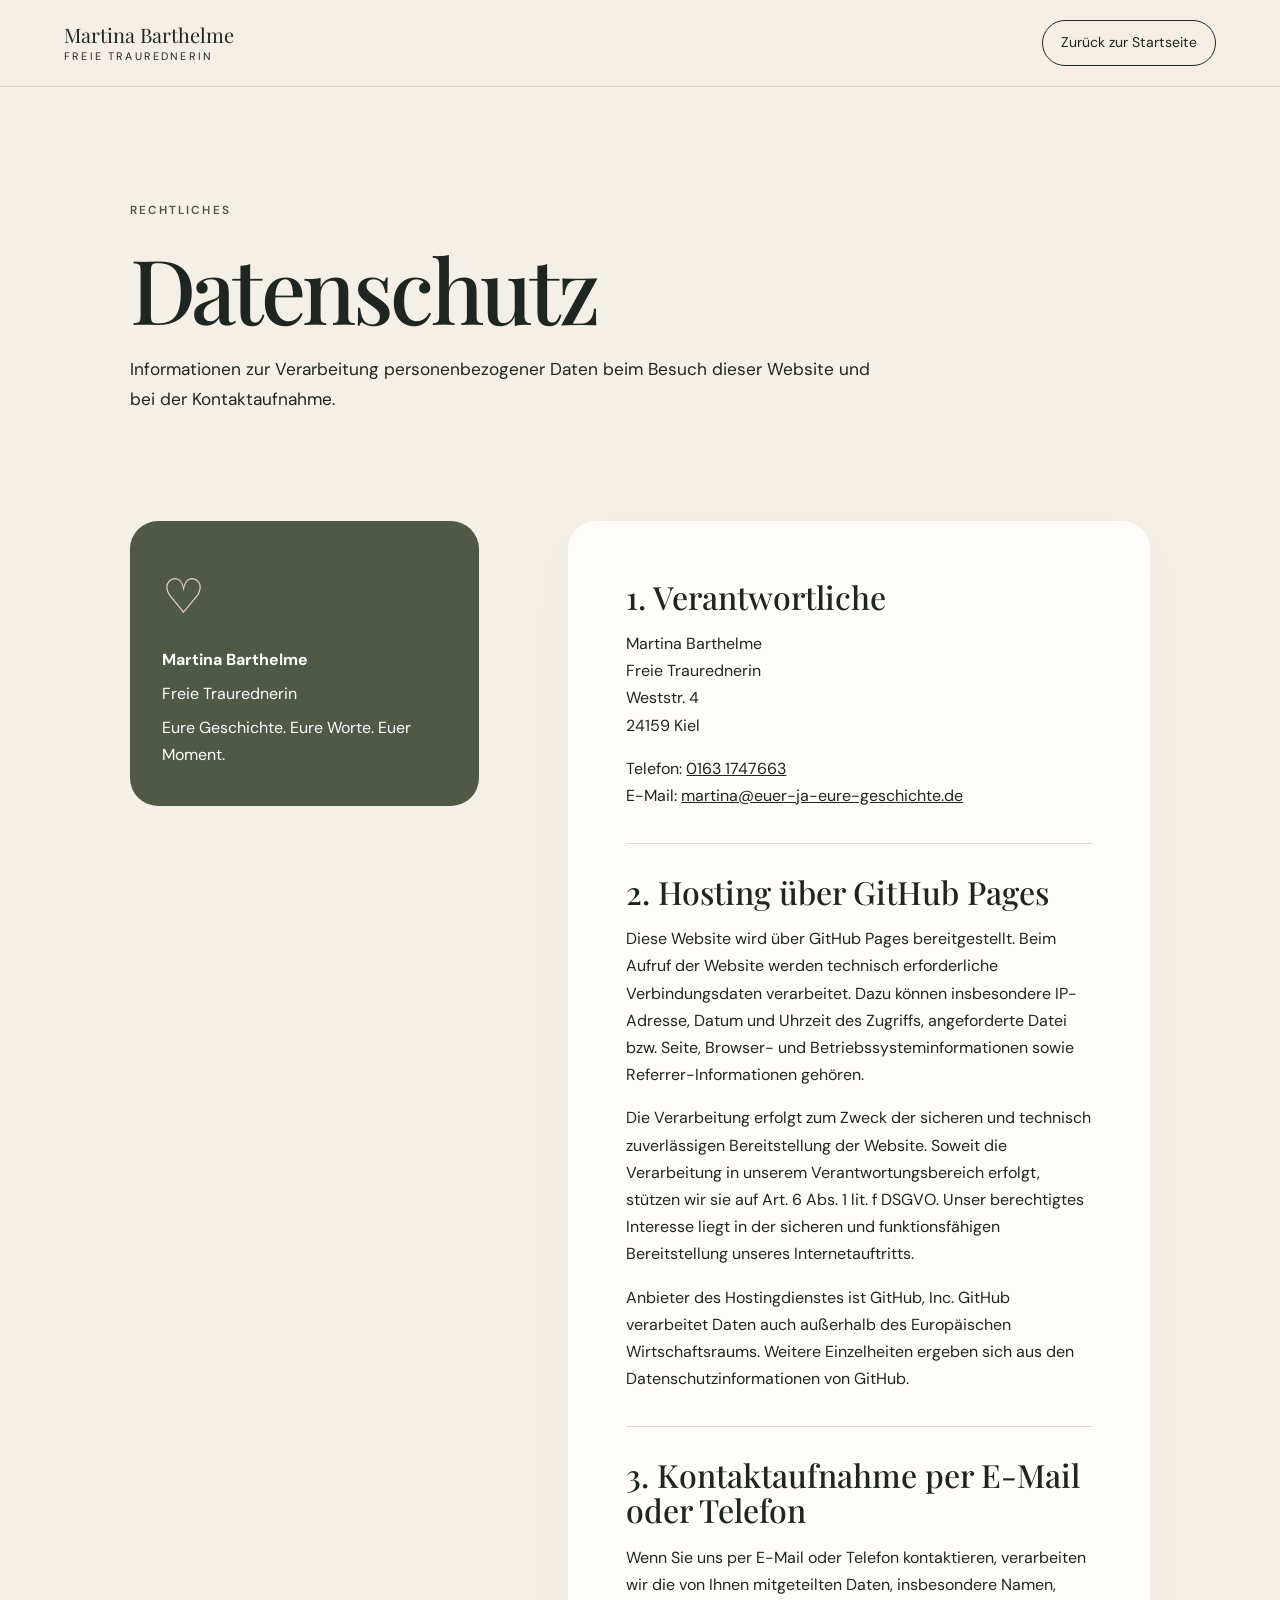
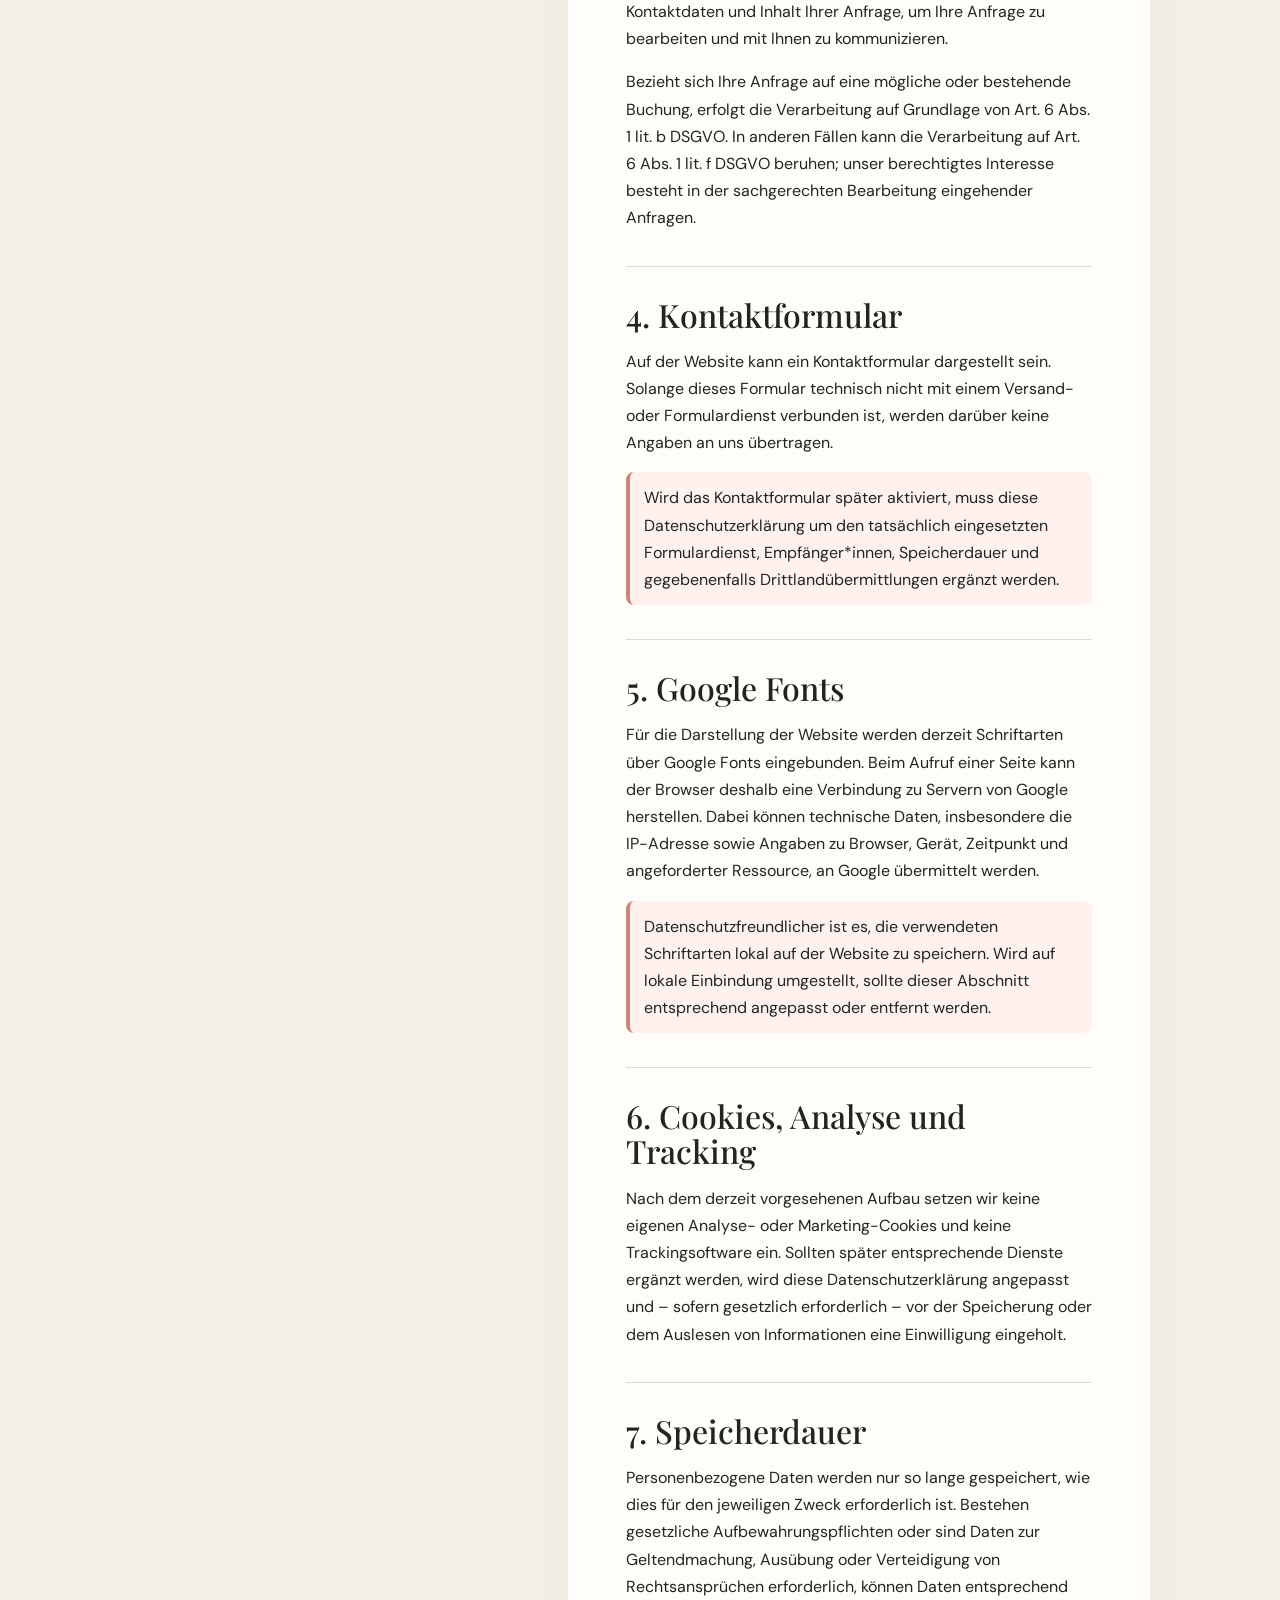
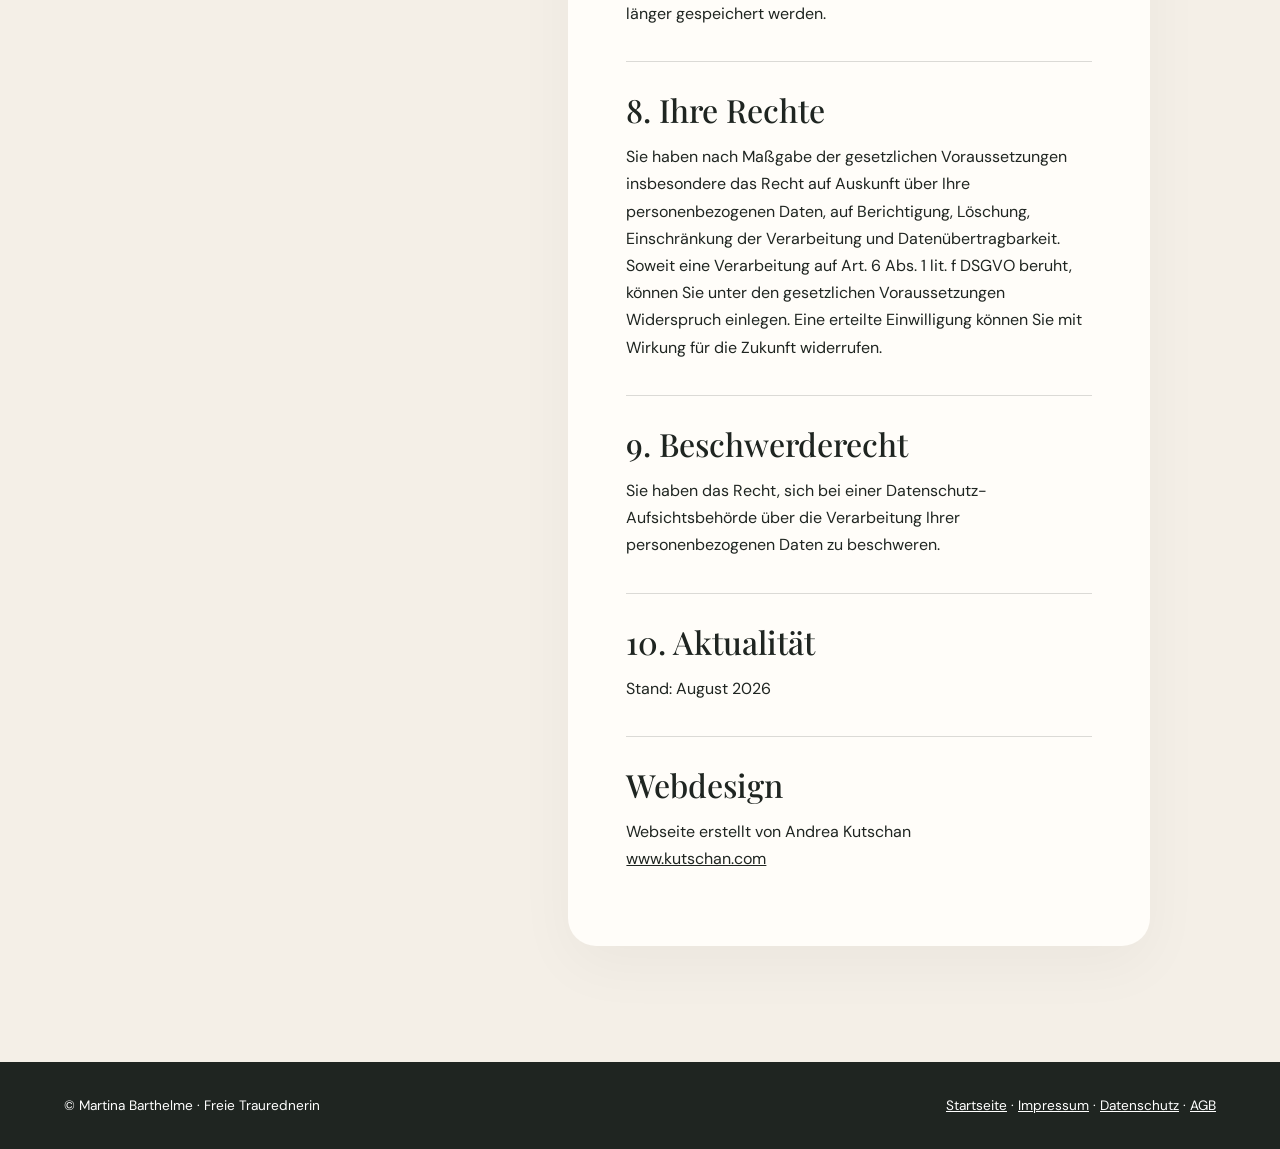
==== datenschutz_martina_barthelme.html @ 3878886c "Add files via upload" ====
<!doctype html>
<html lang="de">
<head>
  <meta charset="utf-8">
  <meta name="viewport" content="width=device-width, initial-scale=1">
  <title>Datenschutz | Martina Barthelme</title>
  <meta name="robots" content="noindex,follow">
  <link rel="preconnect" href="https://fonts.googleapis.com">
  <link rel="preconnect" href="https://fonts.gstatic.com" crossorigin>
  <link href="https://fonts.googleapis.com/css2?family=DM+Sans:wght@400;500;600&family=Playfair+Display:ital,wght@0,500;1,500&display=swap" rel="stylesheet">
  <style>
    :root{
      --cream:#f4efe7;
      --paper:#fffdf9;
      --ink:#1f2521;
      --olive:#4f5946;
      --rose:#c98578;
      --line:rgba(31,37,33,.16);
    }
    *{box-sizing:border-box}
    html{scroll-behavior:smooth}
    body{margin:0;background:var(--cream);color:var(--ink);font-family:"DM Sans",sans-serif;line-height:1.7}
    a{color:inherit}
    .site-header{display:flex;align-items:center;justify-content:space-between;padding:20px 5vw;background:rgba(244,239,231,.94);border-bottom:1px solid var(--line);position:sticky;top:0;z-index:10;backdrop-filter:blur(16px)}
    .brand{display:flex;flex-direction:column;text-decoration:none;line-height:1.15}
    .brand-name{font-family:"Playfair Display",serif;font-size:1.25rem}
    .brand-role{text-transform:uppercase;font-size:.68rem;letter-spacing:.2em;margin-top:4px}
    .back{text-decoration:none;border:1px solid var(--ink);padding:10px 18px;border-radius:999px;font-size:.88rem}
    .hero{padding:8vw 7vw 4vw;max-width:1200px;margin:auto}
    .eyebrow{text-transform:uppercase;letter-spacing:.18em;font-size:.73rem;font-weight:600;color:var(--olive)}
    h1,h2{font-family:"Playfair Display",serif;font-weight:500;line-height:1.1}
    h1{font-size:clamp(3rem,7vw,6rem);margin:.2em 0;letter-spacing:-.04em}
    .intro{max-width:760px;font-size:1.08rem}
    .content{display:grid;grid-template-columns:.75fr 1.25fr;gap:7vw;max-width:1200px;margin:0 auto;padding:3vw 7vw 9vw}
    .side-card{background:var(--olive);color:white;border-radius:28px;padding:32px;align-self:start;position:sticky;top:110px}
    .side-card .heart{font-family:"Playfair Display",serif;font-size:3rem;color:#ead3cc;display:block;margin-bottom:12px}
    .side-card p{margin:.4rem 0}
    .legal{background:var(--paper);border-radius:28px;padding:clamp(28px,5vw,58px);box-shadow:0 20px 60px rgba(0,0,0,.04)}
    .legal section+section{border-top:1px solid var(--line);margin-top:34px;padding-top:30px}
    .legal h2{font-size:clamp(1.5rem,2.5vw,2.3rem);margin:0 0 14px}
    .notice{background:#fff2ee;border-left:4px solid var(--rose);padding:12px 14px;border-radius:8px}
    footer{display:flex;justify-content:space-between;gap:24px;flex-wrap:wrap;padding:32px 5vw;background:var(--ink);color:white;font-size:.85rem}
    footer a{color:white}
    @media(max-width:800px){.content{grid-template-columns:1fr}.side-card{position:static}.hero{padding-top:70px}}
  </style>
</head>
<body>

<header class="site-header">
  <a class="brand" href="index.html">
    <span class="brand-name">Martina Barthelme</span>
    <span class="brand-role">Freie Traurednerin</span>
  </a>
  <a class="back" href="index.html">Zurück zur Startseite</a>
</header>

<main>
  <section class="hero">
    <p class="eyebrow">Rechtliches</p>
    <h1>Datenschutz</h1>
    <p class="intro">Informationen zur Verarbeitung personenbezogener Daten beim Besuch dieser Website und bei der Kontaktaufnahme.</p>
  </section>

  <div class="content">
    <aside class="side-card">
      <span class="heart">♡</span>
      <p><strong>Martina Barthelme</strong></p>
      <p>Freie Traurednerin</p>
      <p>Eure Geschichte. Eure Worte. Euer Moment.</p>
    </aside>

    <article class="legal">

      <section>
        <h2>1. Verantwortliche</h2>
        <p>
          Martina Barthelme<br>
          Freie Traurednerin<br>
          Weststr. 4<br>
          24159 Kiel
        </p>
        <p>
          Telefon: <a href="tel:+491631747663">0163 1747663</a><br>
          E-Mail: <a href="mailto:martina@euer-ja-eure-geschichte.de">martina@euer-ja-eure-geschichte.de</a>
        </p>
      </section>

      <section>
        <h2>2. Hosting über GitHub Pages</h2>
        <p>
          Diese Website wird über GitHub Pages bereitgestellt. Beim Aufruf der Website werden
          technisch erforderliche Verbindungsdaten verarbeitet. Dazu können insbesondere
          IP-Adresse, Datum und Uhrzeit des Zugriffs, angeforderte Datei bzw. Seite,
          Browser- und Betriebssysteminformationen sowie Referrer-Informationen gehören.
        </p>
        <p>
          Die Verarbeitung erfolgt zum Zweck der sicheren und technisch zuverlässigen
          Bereitstellung der Website. Soweit die Verarbeitung in unserem Verantwortungsbereich
          erfolgt, stützen wir sie auf Art. 6 Abs. 1 lit. f DSGVO. Unser berechtigtes Interesse
          liegt in der sicheren und funktionsfähigen Bereitstellung unseres Internetauftritts.
        </p>
        <p>
          Anbieter des Hostingdienstes ist GitHub, Inc. GitHub verarbeitet Daten auch außerhalb
          des Europäischen Wirtschaftsraums. Weitere Einzelheiten ergeben sich aus den
          Datenschutzinformationen von GitHub.
        </p>
      </section>

      <section>
        <h2>3. Kontaktaufnahme per E-Mail oder Telefon</h2>
        <p>
          Wenn Sie uns per E-Mail oder Telefon kontaktieren, verarbeiten wir die von Ihnen
          mitgeteilten Daten, insbesondere Namen, Kontaktdaten und Inhalt Ihrer Anfrage, um
          Ihre Anfrage zu bearbeiten und mit Ihnen zu kommunizieren.
        </p>
        <p>
          Bezieht sich Ihre Anfrage auf eine mögliche oder bestehende Buchung, erfolgt die
          Verarbeitung auf Grundlage von Art. 6 Abs. 1 lit. b DSGVO. In anderen Fällen kann
          die Verarbeitung auf Art. 6 Abs. 1 lit. f DSGVO beruhen; unser berechtigtes Interesse
          besteht in der sachgerechten Bearbeitung eingehender Anfragen.
        </p>
      </section>

      <section>
        <h2>4. Kontaktformular</h2>
        <p>
          Auf der Website kann ein Kontaktformular dargestellt sein. Solange dieses Formular
          technisch nicht mit einem Versand- oder Formulardienst verbunden ist, werden darüber
          keine Angaben an uns übertragen.
        </p>
        <p class="notice">
          Wird das Kontaktformular später aktiviert, muss diese Datenschutzerklärung um den
          tatsächlich eingesetzten Formulardienst, Empfänger*innen, Speicherdauer und
          gegebenenfalls Drittlandübermittlungen ergänzt werden.
        </p>
      </section>

      <section>
        <h2>5. Google Fonts</h2>
        <p>
          Für die Darstellung der Website werden derzeit Schriftarten über Google Fonts
          eingebunden. Beim Aufruf einer Seite kann der Browser deshalb eine Verbindung zu
          Servern von Google herstellen. Dabei können technische Daten, insbesondere die
          IP-Adresse sowie Angaben zu Browser, Gerät, Zeitpunkt und angeforderter Ressource,
          an Google übermittelt werden.
        </p>
        <p class="notice">
          Datenschutzfreundlicher ist es, die verwendeten Schriftarten lokal auf der Website
          zu speichern. Wird auf lokale Einbindung umgestellt, sollte dieser Abschnitt
          entsprechend angepasst oder entfernt werden.
        </p>
      </section>

      <section>
        <h2>6. Cookies, Analyse und Tracking</h2>
        <p>
          Nach dem derzeit vorgesehenen Aufbau setzen wir keine eigenen Analyse- oder
          Marketing-Cookies und keine Trackingsoftware ein. Sollten später entsprechende
          Dienste ergänzt werden, wird diese Datenschutzerklärung angepasst und – sofern
          gesetzlich erforderlich – vor der Speicherung oder dem Auslesen von Informationen
          eine Einwilligung eingeholt.
        </p>
      </section>

      <section>
        <h2>7. Speicherdauer</h2>
        <p>
          Personenbezogene Daten werden nur so lange gespeichert, wie dies für den jeweiligen
          Zweck erforderlich ist. Bestehen gesetzliche Aufbewahrungspflichten oder sind Daten
          zur Geltendmachung, Ausübung oder Verteidigung von Rechtsansprüchen erforderlich,
          können Daten entsprechend länger gespeichert werden.
        </p>
      </section>

      <section>
        <h2>8. Ihre Rechte</h2>
        <p>
          Sie haben nach Maßgabe der gesetzlichen Voraussetzungen insbesondere das Recht auf
          Auskunft über Ihre personenbezogenen Daten, auf Berichtigung, Löschung,
          Einschränkung der Verarbeitung und Datenübertragbarkeit. Soweit eine Verarbeitung
          auf Art. 6 Abs. 1 lit. f DSGVO beruht, können Sie unter den gesetzlichen
          Voraussetzungen Widerspruch einlegen. Eine erteilte Einwilligung können Sie mit
          Wirkung für die Zukunft widerrufen.
        </p>
      </section>

      <section>
        <h2>9. Beschwerderecht</h2>
        <p>
          Sie haben das Recht, sich bei einer Datenschutz-Aufsichtsbehörde über die Verarbeitung
          Ihrer personenbezogenen Daten zu beschweren.
        </p>
      </section>

      <section>
        <h2>10. Aktualität</h2>
        <p>Stand: August 2026</p>
      </section>

      <section>
        <h2>Webdesign</h2>
        <p>
          Webseite erstellt von Andrea Kutschan<br>
          <a href="https://www.kutschan.com" target="_blank" rel="noopener noreferrer">www.kutschan.com</a>
        </p>
      </section>

    </article>
  </div>
</main>

<footer>
  <span>© Martina Barthelme · Freie Traurednerin</span>
  <span>
    <a href="index.html">Startseite</a> ·
    <a href="impressum.html">Impressum</a> ·
    <a href="datenschutz.html">Datenschutz</a> ·
    <a href="agb.html">AGB</a>
  </span>
</footer>

</body>
</html>
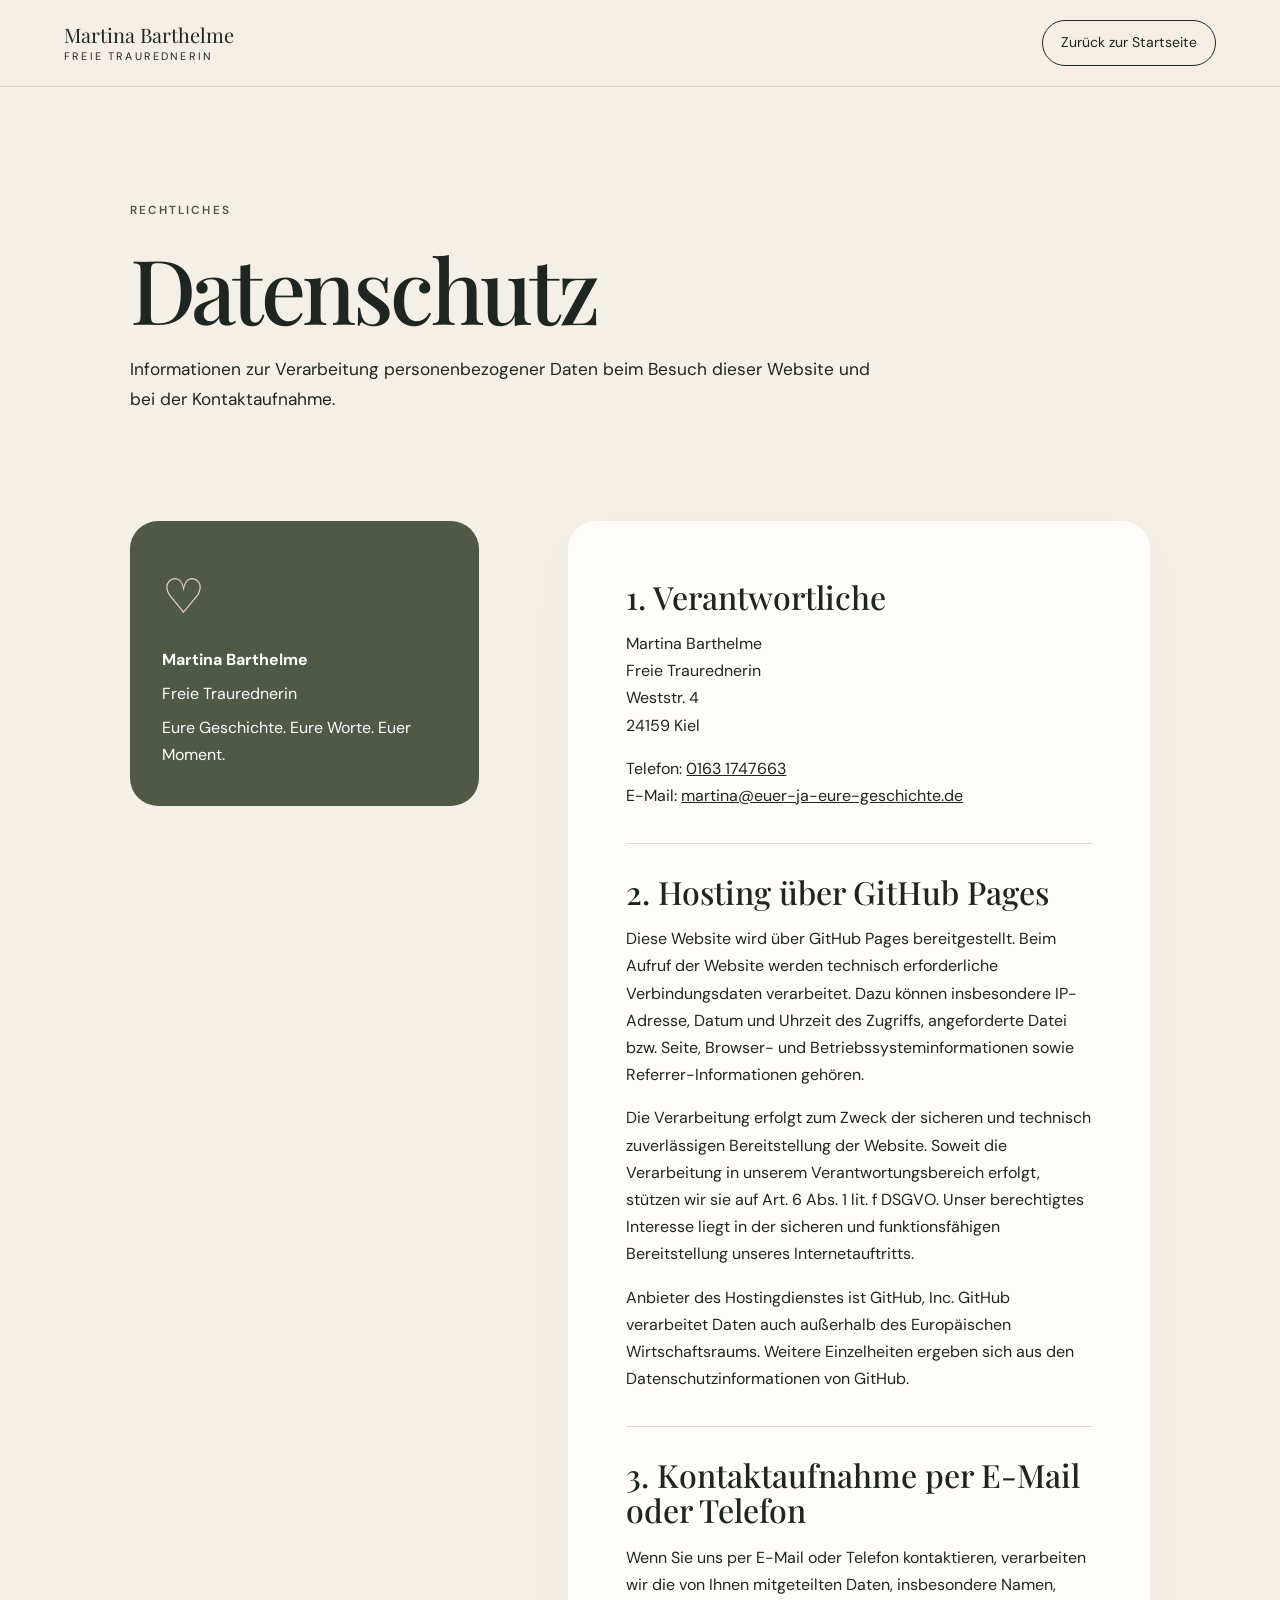
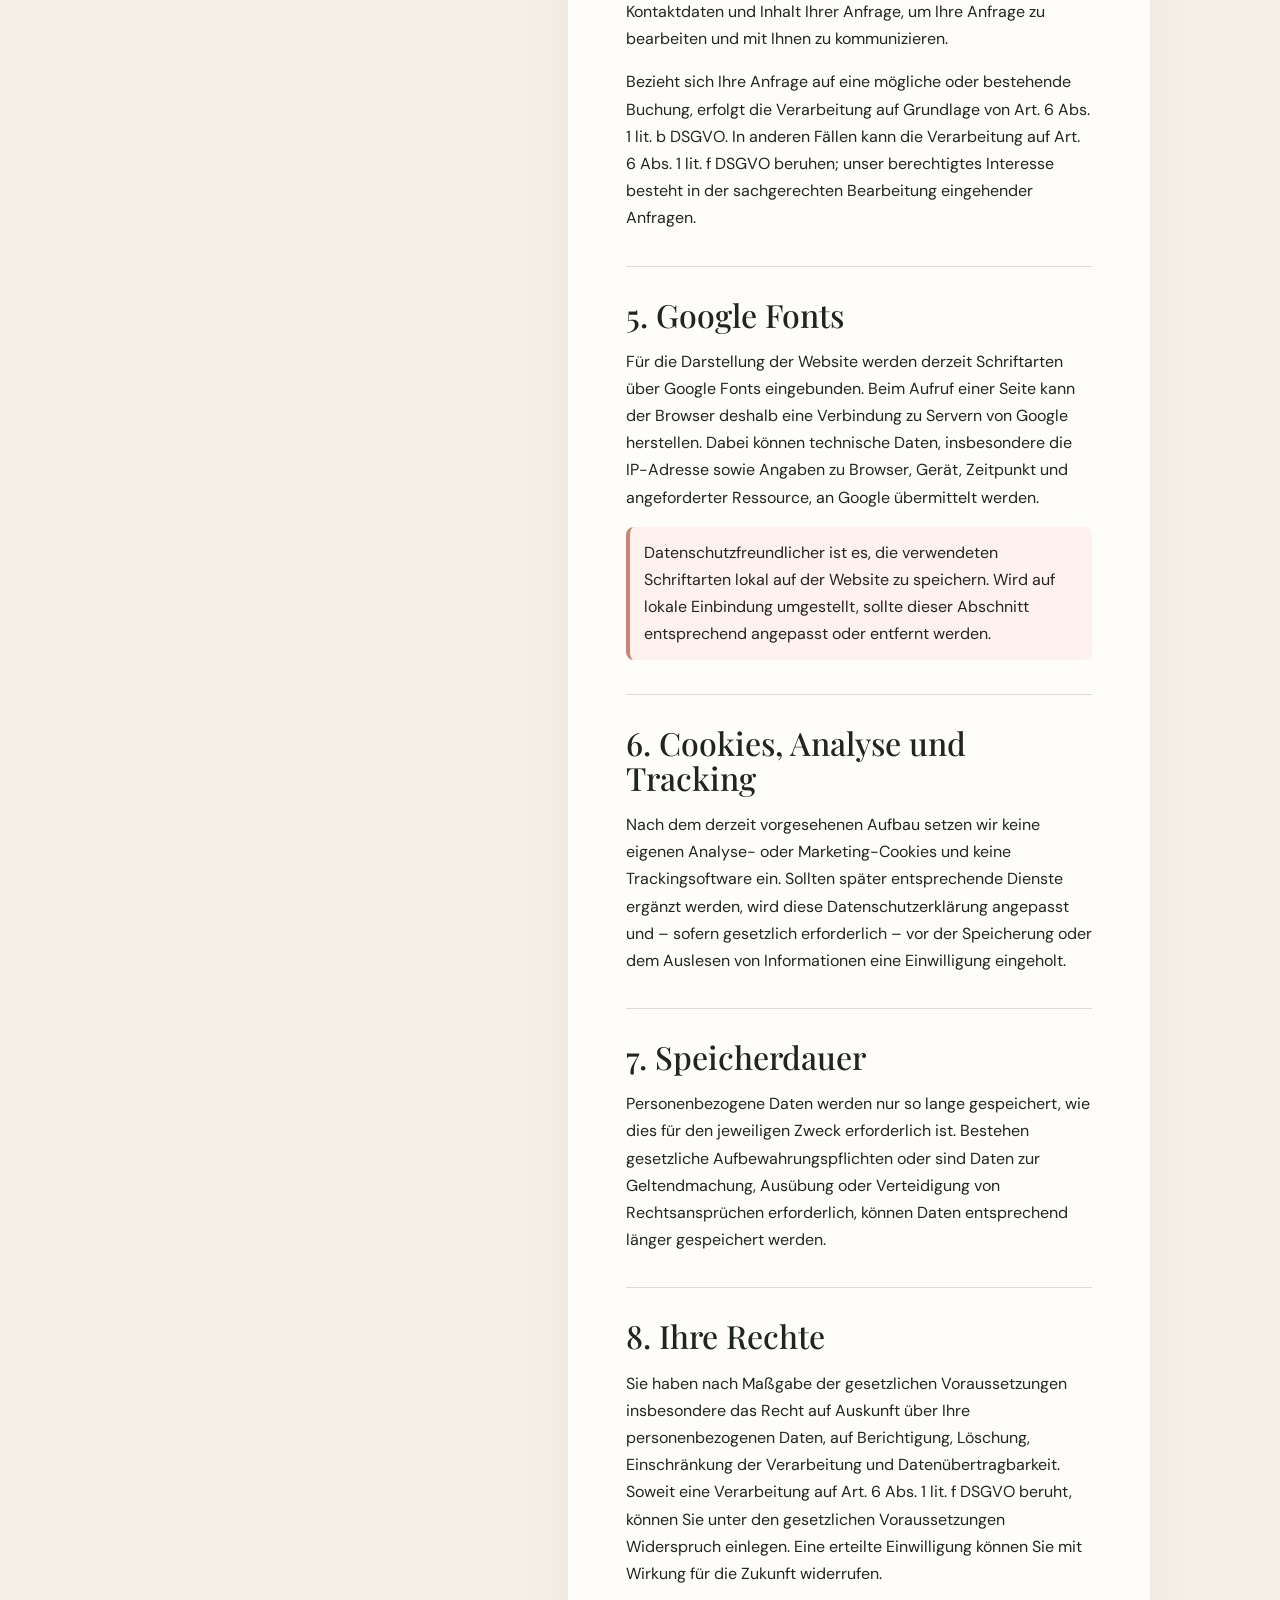
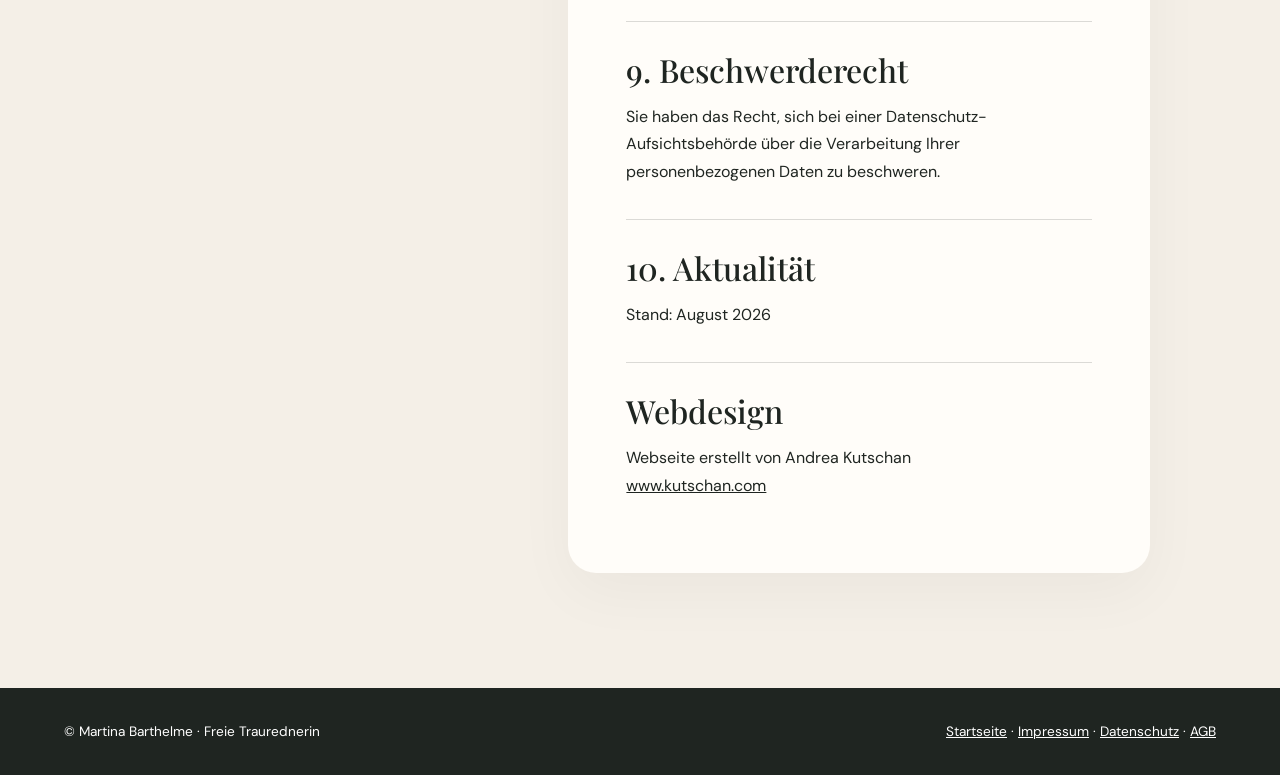
==== commit abb14f49: "Delete contact form section from datenschutz page Removed the contact form section from the privacy " ====
--- a/datenschutz_martina_barthelme.html
+++ b/datenschutz_martina_barthelme.html
@@ -121,19 +121,7 @@
         </p>
       </section>
 
-      <section>
-        <h2>4. Kontaktformular</h2>
-        <p>
-          Auf der Website kann ein Kontaktformular dargestellt sein. Solange dieses Formular
-          technisch nicht mit einem Versand- oder Formulardienst verbunden ist, werden darüber
-          keine Angaben an uns übertragen.
-        </p>
-        <p class="notice">
-          Wird das Kontaktformular später aktiviert, muss diese Datenschutzerklärung um den
-          tatsächlich eingesetzten Formulardienst, Empfänger*innen, Speicherdauer und
-          gegebenenfalls Drittlandübermittlungen ergänzt werden.
-        </p>
-      </section>
+  
 
       <section>
         <h2>5. Google Fonts</h2>
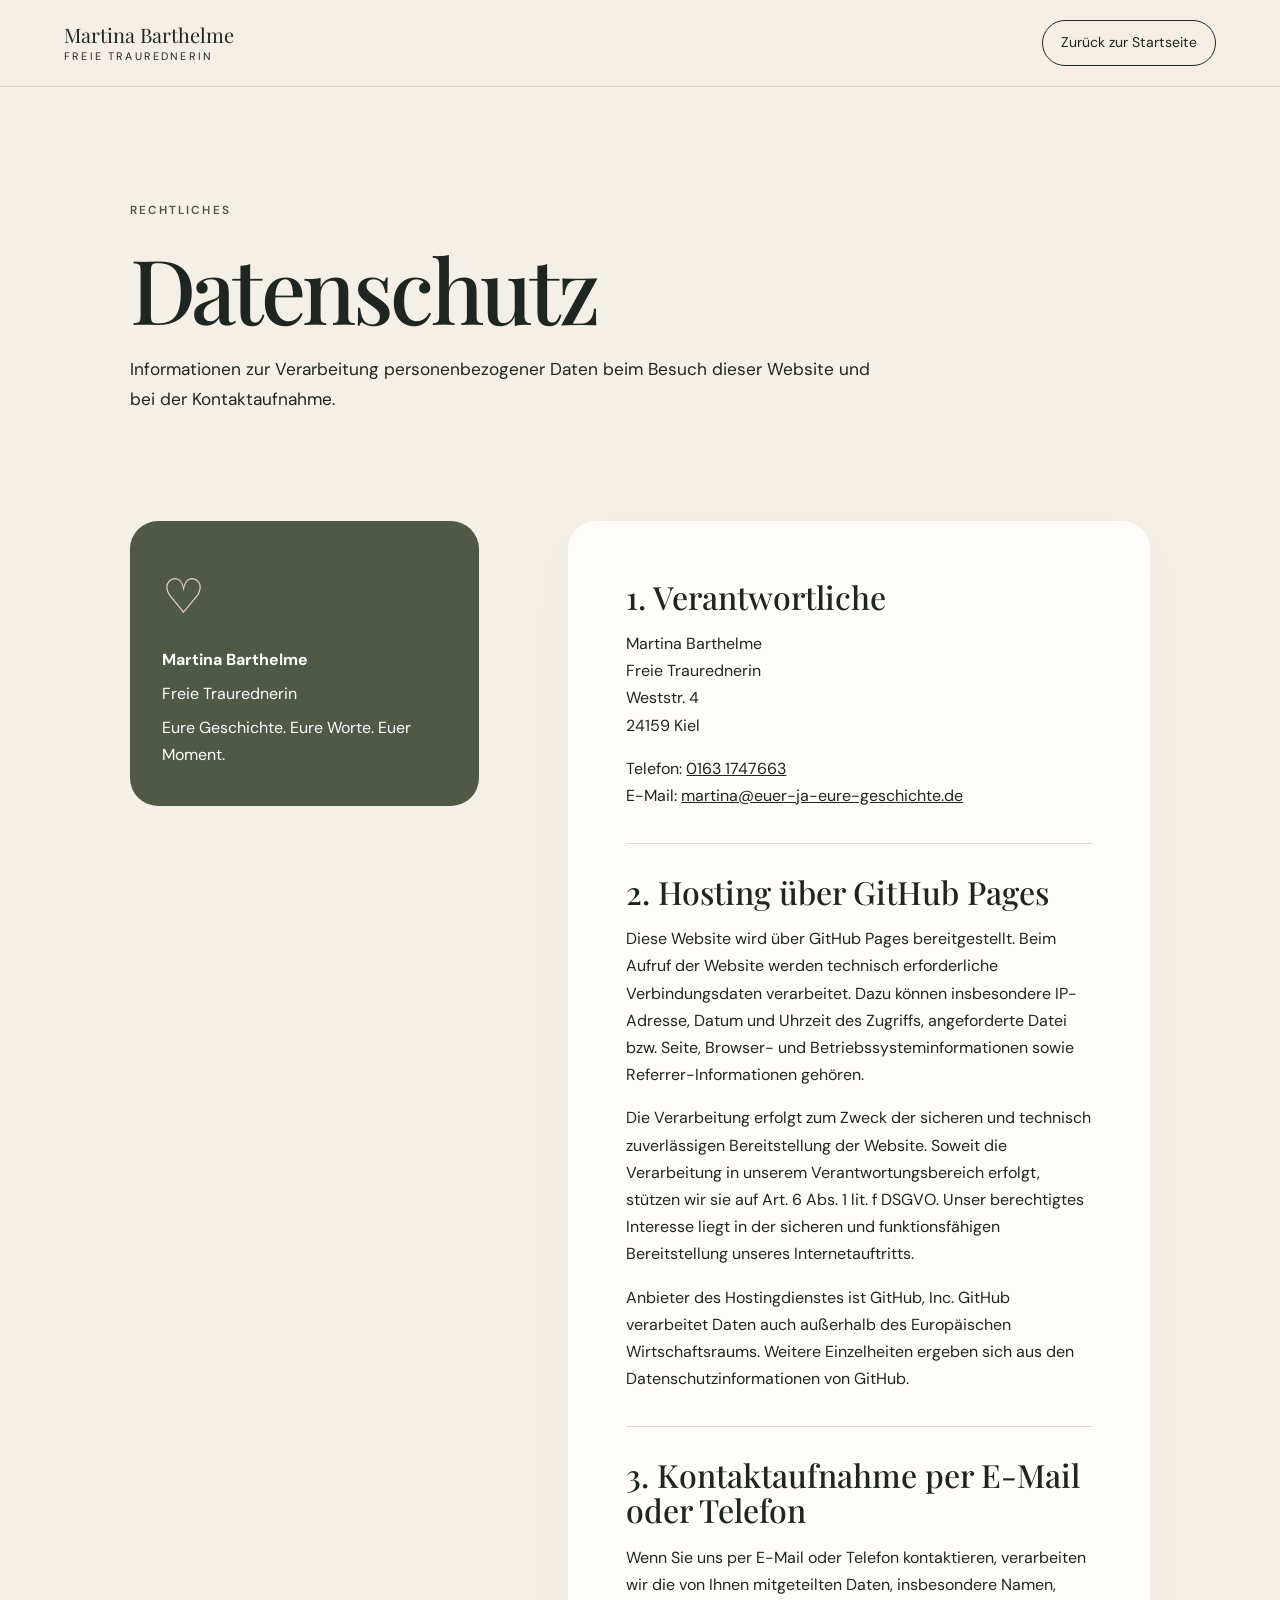
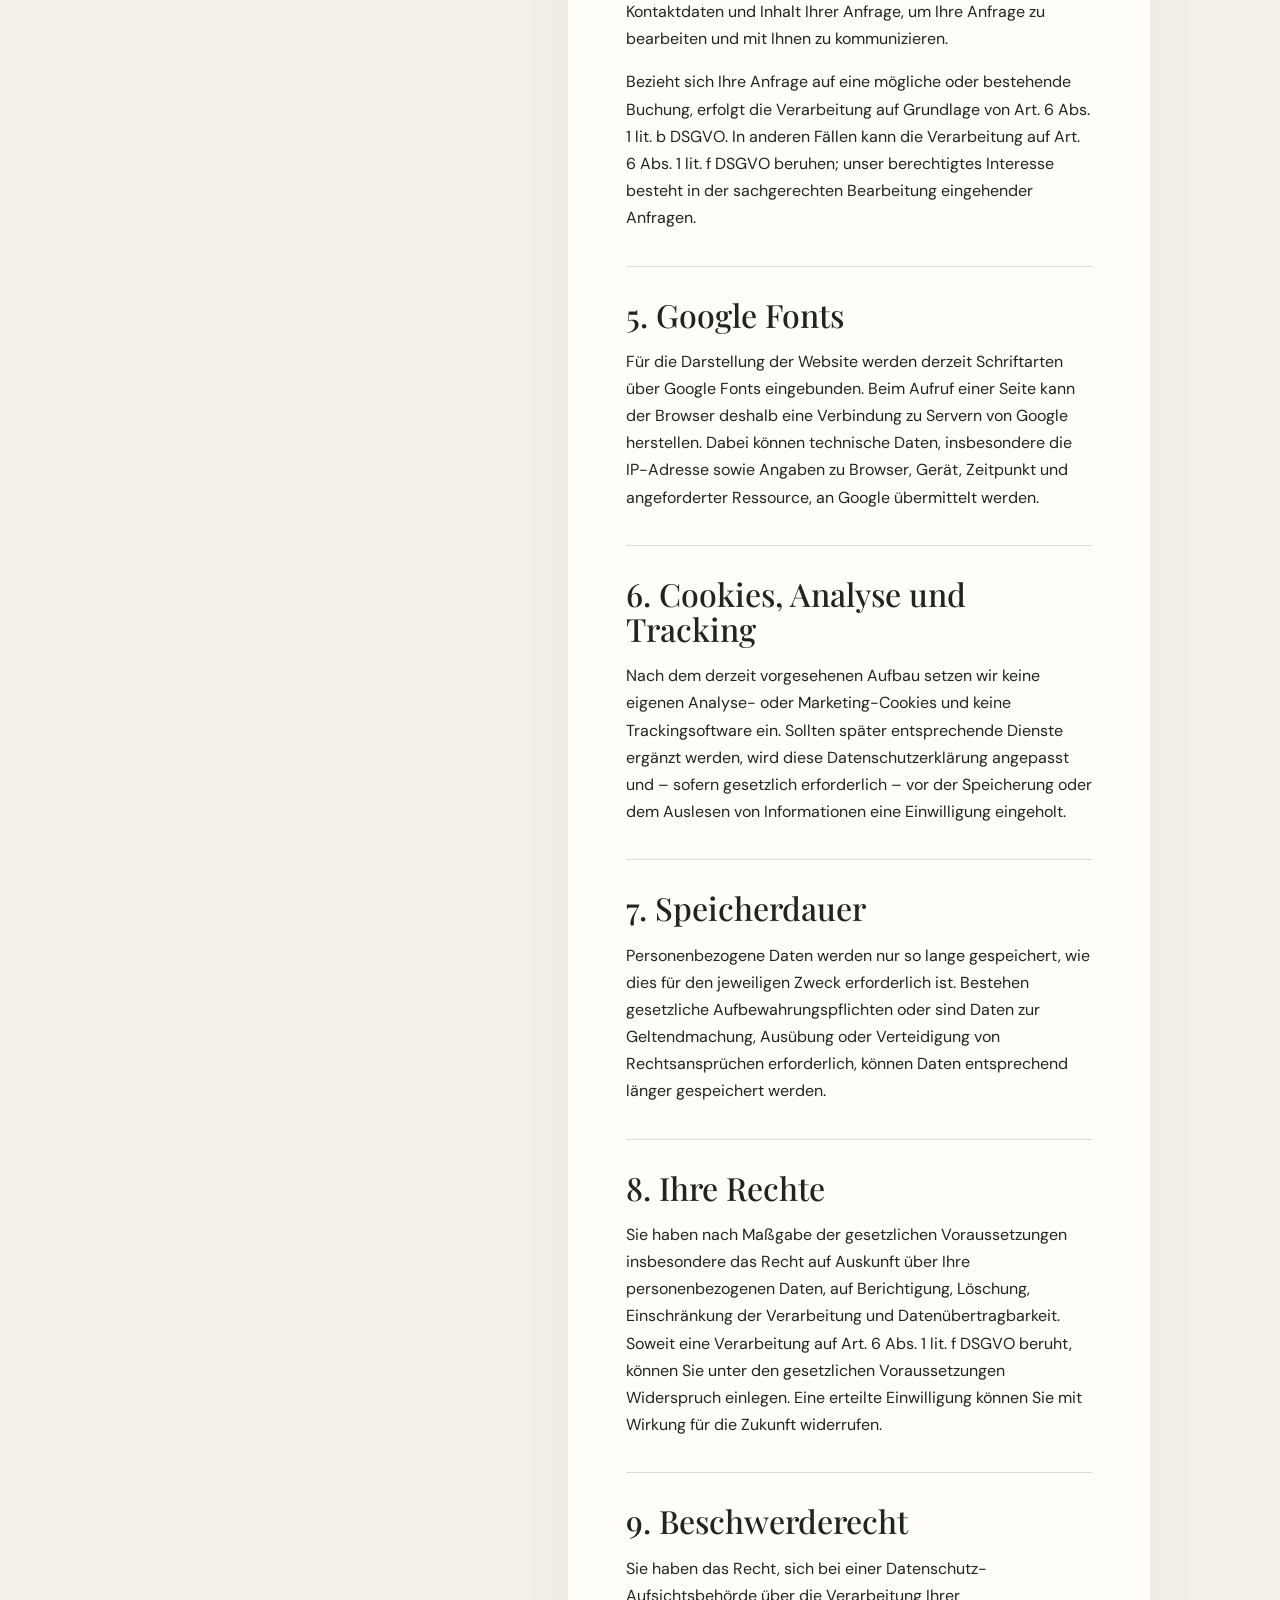
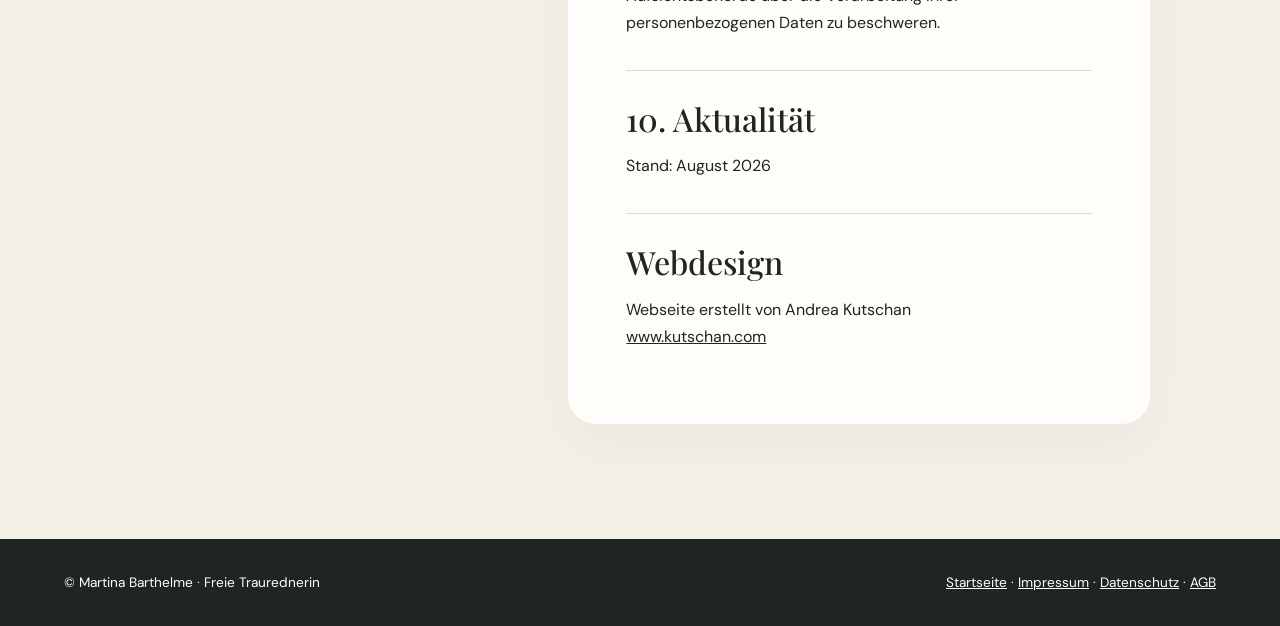
==== commit de3d6a5d: "Remove notice on local font storage Removed notice about local font storage for privacy." ====
--- a/datenschutz_martina_barthelme.html
+++ b/datenschutz_martina_barthelme.html
@@ -132,11 +132,7 @@
           IP-Adresse sowie Angaben zu Browser, Gerät, Zeitpunkt und angeforderter Ressource,
           an Google übermittelt werden.
         </p>
-        <p class="notice">
-          Datenschutzfreundlicher ist es, die verwendeten Schriftarten lokal auf der Website
-          zu speichern. Wird auf lokale Einbindung umgestellt, sollte dieser Abschnitt
-          entsprechend angepasst oder entfernt werden.
-        </p>
+        
       </section>
 
       <section>
